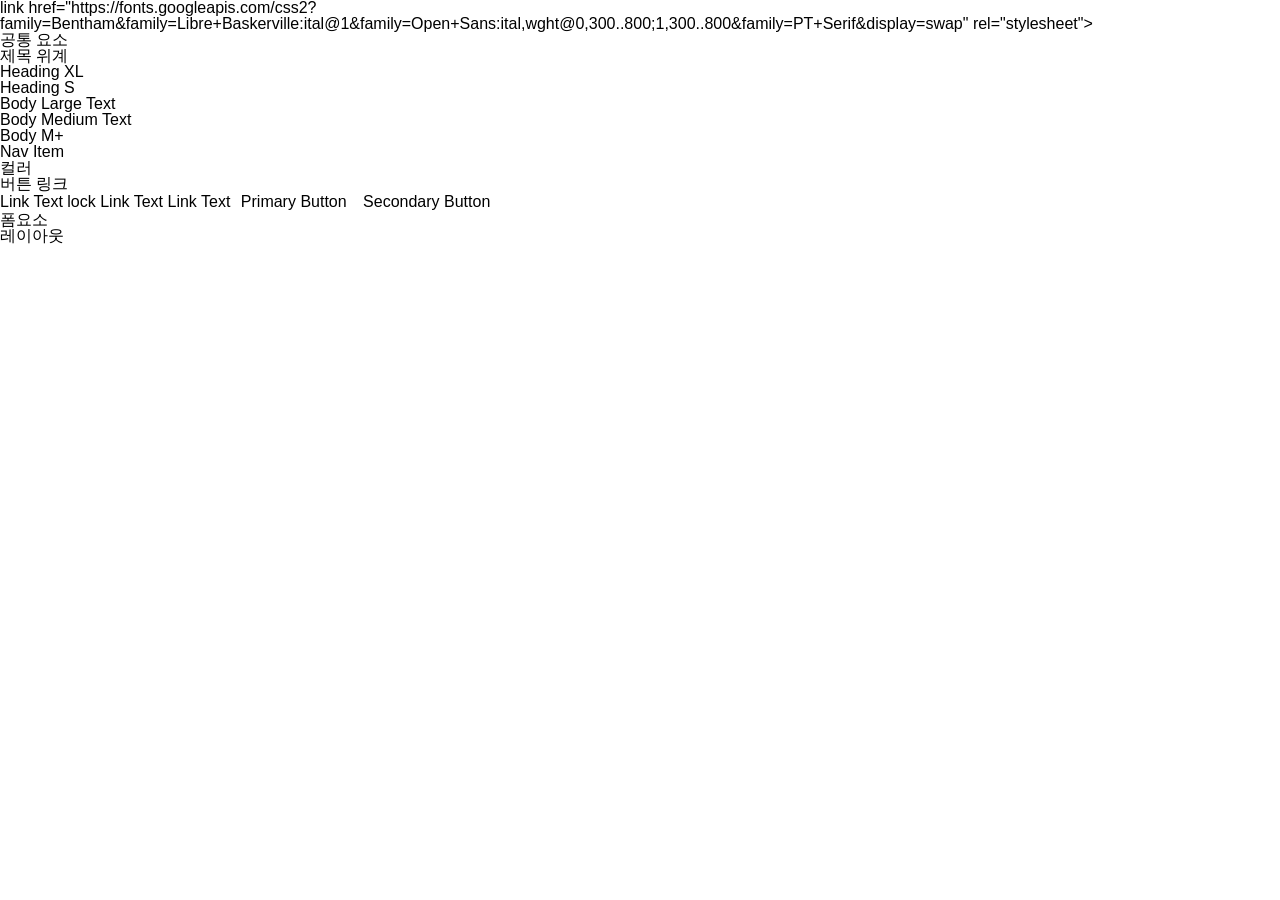
==== common.html @ be02082f "웹폰트 로드 적용" ====
<!DOCTYPE html>
<html lang="en">
<head>
  <meta charset="UTF-8">
  <meta name="viewport" content="width=device-width, initial-scale=1.0">
  <title>ACME</title>
  <link rel="preconnect" href="https://fonts.googleapis.com">
  <link rel="preconnect" href="https://fonts.gstatic.com" crossorigin>
  link href="https://fonts.googleapis.com/css2?family=Bentham&family=Libre+Baskerville:ital@1&family=Open+Sans:ital,wght@0,300..800;1,300..800&family=PT+Serif&display=swap" rel="stylesheet">
  <link rel="stylesheet" href="css/common.css">
</head>
<body>
  <h1>공통 요소</h1>
  <h2>제목 위계</h2>

  <!-- Typography System -->
  <div class="container">
    <!-- Heading -->
    <h1 class="text-heading-xl">Heading XL</h1>
    <h2 class="text-heading-s">Heading S</h2>

    <!-- Body -->
    <p class="text-body-l">Body Large Text</p>
    <p class="text-body-m">Body Medium Text</p>
    <p class="text-body-m-plus">Body M+</p>

    <!-- Navigation -->
    <nav>
      <ul>
        <li><a href="#" class="text-nav">Nav Item</a></li>
      </ul>
    </nav>
  </div>

  <h2>컬러</h2>
  <h2>버튼 링크</h2>

  <!-- Link -->
  <a href="#" class="text-link">Link Text</a>
  <a href="#" class="btn btn-primary"><span class="material-icons">lock</span> Link Text</a>
  <a href="#" class="btn btn-secondary">Link Text</a>

  <!-- Button -->
  <button class="btn btn-primary">Primary Button</button>
  <button class="btn btn-secondary">Secondary Button</button>

  <h2>폼요소</h2>
  <h2>레이아웃</h2>

</body>
</html>
---- css/common.css ----
@import url('normalize.css');
@import url('reset.css');

body {
  font-family: "Open Sans", sans-serif;
}
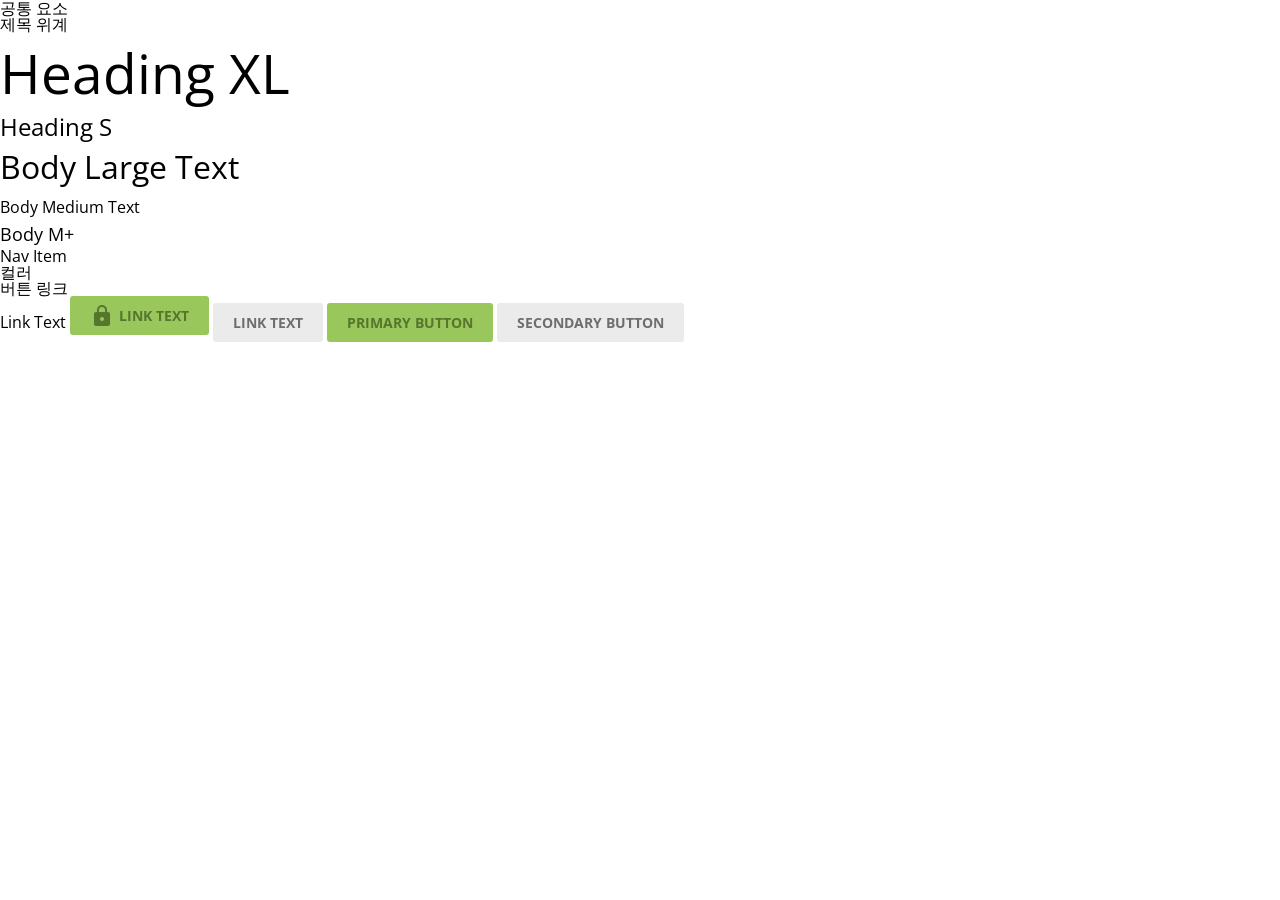
==== commit 8a24f27a: "오타 수정" ====
--- a/common.html
+++ b/common.html
@@ -6,7 +6,8 @@
   <title>ACME</title>
   <link rel="preconnect" href="https://fonts.googleapis.com">
   <link rel="preconnect" href="https://fonts.gstatic.com" crossorigin>
-  link href="https://fonts.googleapis.com/css2?family=Bentham&family=Libre+Baskerville:ital@1&family=Open+Sans:ital,wght@0,300..800;1,300..800&family=PT+Serif&display=swap" rel="stylesheet">
+  <link href="https://fonts.googleapis.com/css2?family=Bentham&family=Libre+Baskerville:ital@1&family=Open+Sans:ital,wght@0,300..800;1,300..800&family=PT+Serif&display=swap" rel="stylesheet">
+  <link href="https://fonts.googleapis.com/icon?family=Material+Icons"rel="stylesheet">
   <link rel="stylesheet" href="css/common.css">
 </head>
 <body>
@@ -37,15 +38,12 @@
 
   <!-- Link -->
   <a href="#" class="text-link">Link Text</a>
-  <a href="#" class="btn btn-primary"><span class="material-icons">lock</span> Link Text</a>
-  <a href="#" class="btn btn-secondary">Link Text</a>
-
+  <a href="#" class="btn btn--primary"><span class="material-icons">lock</span> Link Text</a>
+  <a href="#" class="btn btn--secondary">Link Text</a>
+  
   <!-- Button -->
-  <button class="btn btn-primary">Primary Button</button>
-  <button class="btn btn-secondary">Secondary Button</button>
-
-  <h2>폼요소</h2>
-  <h2>레이아웃</h2>
+  <button class="btn btn--primary">Primary Button</button>
+  <button class="btn btn--secondary">Secondary Button</button>
 
 </body>
 </html>
--- a/css/common.css
+++ b/css/common.css
@@ -1,6 +1,83 @@
 @import url('normalize.css');
 @import url('reset.css');
 
+:root {
+/* Layout */
+--base-unit: 27px;
+--base-font: 16px;
+
+/* Color styles */
+--black: rgba(44, 44, 44, 1);
+--light--gray: rgba(168, 168, 168, 1);
+--medium--gray: rgba(110, 110, 110, 1);
+--super--light--gray: rgba(235, 235, 235, 1);
+--primary: rgba(154, 199, 91, 1);
+--secondary: rgba(85, 118, 44, 1);
+--white: rgba(255, 255, 255, 1);
+--hero: rgba(45, 62, 79, 1);
+--hero--title: rgba(58, 153, 216, 1);
+--medium-blue: rgba(67, 156, 207, 1);
+--light-blue: rgba(72, 157, 205, 1);
+--c-t-a: rgba(41, 44, 46, 1);
+
+/* Text-size styles */
+--heading--x-l: calc(var(--base-font) * 3.4375);
+--body--l: calc(var(--base-font) * 2);
+--heading--s: calc(var(--base-font) * 1.5);
+--body--m: var(--base-font);
+--nav--item: calc(var(--base-font) * 0.875);
+--body--m-plus: calc(var(--base-font) * 1.125);
+--link: var(--base-font);
+--button---secondary: calc(var(--base-font) * 0.875);
+--button---primary: calc(var(--base-font) * 0.875);
+}
+
 body {
   font-family: "Open Sans", sans-serif;
+}
+
+/* 폰트 위계 */
+.text-heading-xl{
+  font-size: var(--heading--x-l);
+  line-height: calc(var(--base-unit) * 3);
+}
+
+.text-heading-s{
+  font-size: var(--heading--s);
+  line-height: var(--base-unit);
+}
+
+.text-body-l{
+  font-size: var(--body--l);
+  line-height: calc(var(--base-unit) * 2);
+}
+
+.text-body-m{
+  font-size: var(--body--m);
+  line-height: var(--base-unit);
+}
+
+.text-body-m-plus{
+  font-size: var(--body--m-plus);
+  line-height: var(--base-unit);
+}
+
+/* 링크, 버튼 */
+.btn{
+  height: 39px;
+  background: var(--super--light--gray);
+  border-radius: 3px;
+  padding: 0 20px;
+  display: inline-flex;
+  color: var(--medium--gray);
+  align-items: center;
+  font-size: calc(var(--base-font) * 0.875);
+  font-weight: bold;
+  gap: 5px;
+  text-transform: uppercase;
+}
+
+.btn--primary{
+  background: var(--primary);
+  color: var(--secondary);
 }
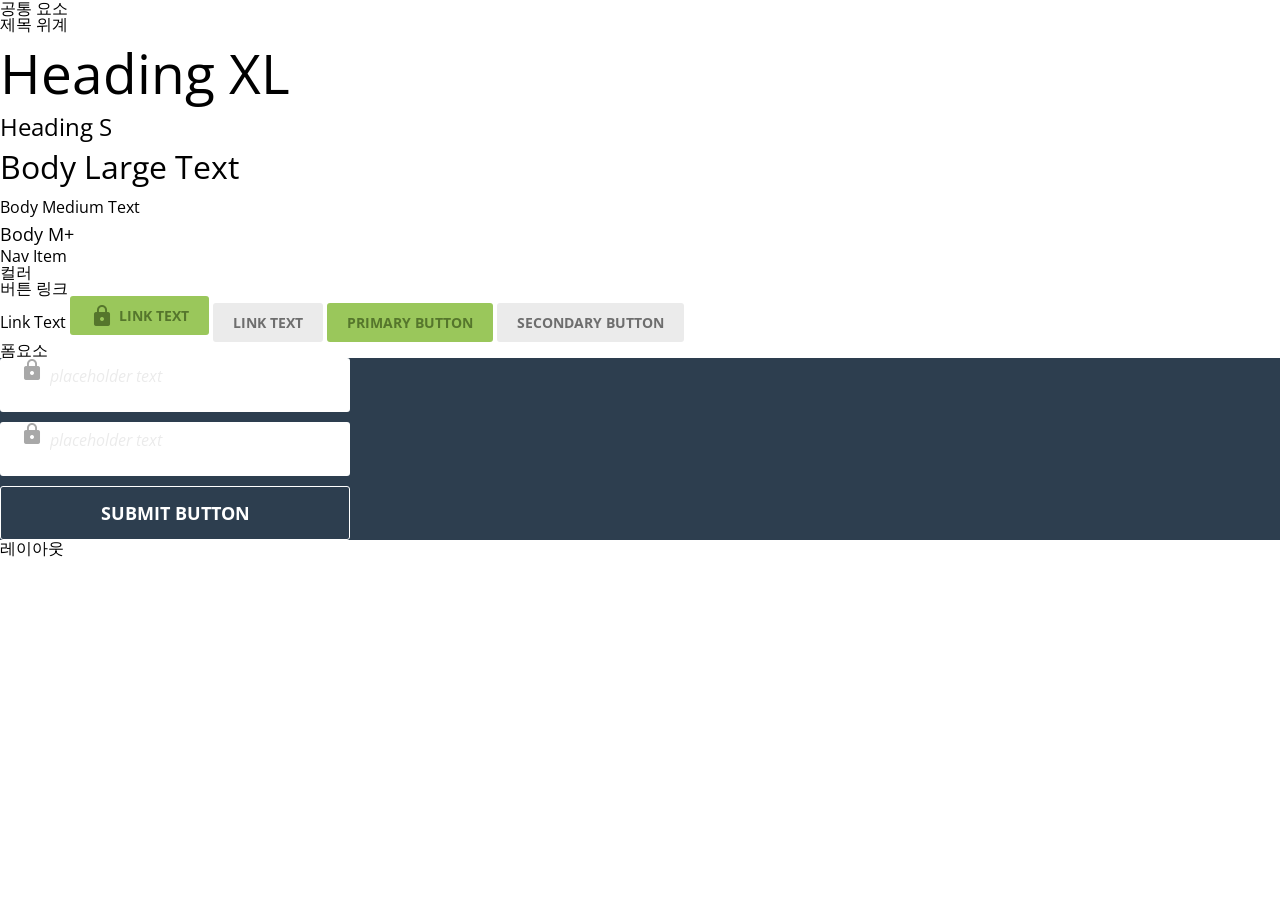
==== commit 2989eccb: "feat: 공동 폼 컴포넌트 HTML/CSS 추가" ====
--- a/common.html
+++ b/common.html
@@ -40,10 +40,29 @@
   <a href="#" class="text-link">Link Text</a>
   <a href="#" class="btn btn--primary"><span class="material-icons">lock</span> Link Text</a>
   <a href="#" class="btn btn--secondary">Link Text</a>
-  
+
   <!-- Button -->
   <button class="btn btn--primary">Primary Button</button>
   <button class="btn btn--secondary">Secondary Button</button>
 
+  <h2>폼요소</h2>
+  <div class="hero">
+  <form action="">
+    <div class="field">
+    <label for="useremail">
+      <span class="material-icons">lock</span>
+    </label>
+    <input type="text" id="useremail" placeholder="placeholder text">
+    </div>
+    <div class="field">
+    <label for="useremail">
+      <span class="material-icons">lock</span>
+    </label>
+    <input type="text" id="useremail" placeholder="placeholder text">
+    </div>
+    <button type="submit">Submit button</button>
+  </form>
+  </div>
+  <h2>레이아웃</h2>
 </body>
 </html>
--- a/css/common.css
+++ b/css/common.css
@@ -34,6 +34,7 @@
 
 body {
   font-family: "Open Sans", sans-serif;
+  font-size: var(--base-font);
 }
 
 /* 폰트 위계 */
@@ -80,4 +81,42 @@
 .btn--primary{
   background: var(--primary);
   color: var(--secondary);
+}
+
+/* 폼 요소 */
+.hero {
+  background: var(--hero);
+}
+form {
+  width: 350px;
+  display: flex;
+  flex-direction: column;
+  gap: 10px;
+}
+form .field {
+  height: calc(var(--base-unit) * 2);
+  background: var(--white);
+  border-radius: 3px;
+  padding: 0 20px;
+  align-items: center;
+  color: var(--light--gray);
+}
+form .field input {
+  font-style: italic;
+  color:var(--black);
+}
+form .field input::placeholder {
+  color: var(--super--light--gray);
+}
+form button {
+  height: calc(var(--base-unit) * 2);
+  border-radius: 3px;
+  display: flex;
+  align-items: center;
+  justify-content: center;
+  color: var(--white);
+  font-size: calc(var(--base-font) * 1.125);
+  text-transform: uppercase;
+  font-weight: bold;
+  border: 1px solid var(--white);
 }
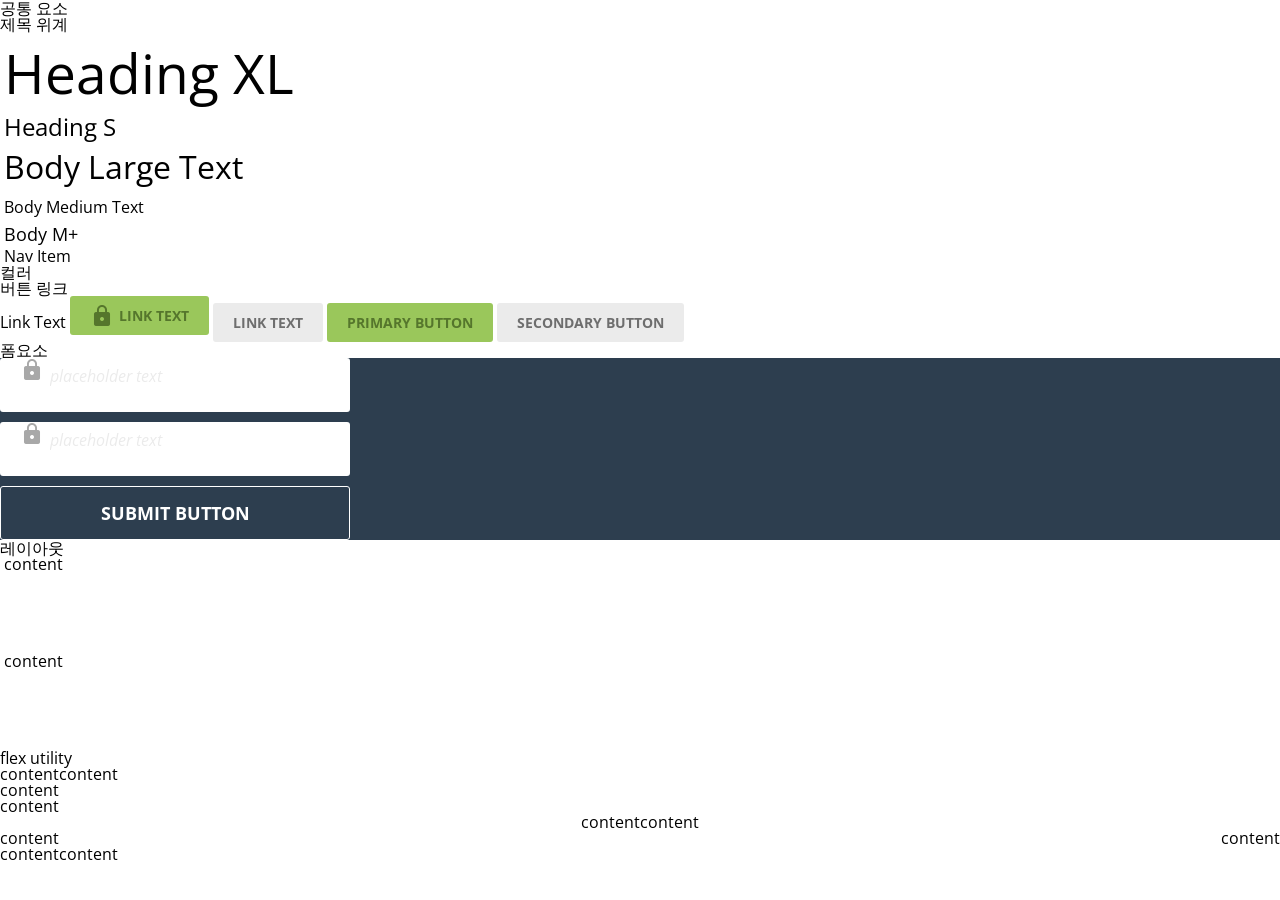
==== commit 4f87b4cf: "feat: index.html 구조 추가" ====
--- a/common.html
+++ b/common.html
@@ -15,7 +15,7 @@
   <h2>제목 위계</h2>
 
   <!-- Typography System -->
-  <div class="container">
+   <div class="container">
     <!-- Heading -->
     <h1 class="text-heading-xl">Heading XL</h1>
     <h2 class="text-heading-s">Heading S</h2>
@@ -64,5 +64,33 @@
   </form>
   </div>
   <h2>레이아웃</h2>
+  <div class="container">
+    content
+  </div>
+    <div class="container inner-pd">
+    content
+  </div>
+  <h3>flex utility</h3>
+  <div class="d-flex">
+    <div>content</div>
+    <div>content</div>
+  </div>
+    <div class="d-flex flex-column">
+    <div>content</div>
+    <div>content</div>
+  </div>
+    <div class="d-flex justify-content-center">
+    <div>content</div>
+    <div>content</div>
+  </div>
+    <div class="d-flex justify-content-between">
+    <div>content</div>
+    <div>content</div>
+  </div>
+    <div class="d-flex align-items-center">
+    <div>content</div>
+    <div>content</div>
+  </div>
+
 </body>
 </html>
--- a/css/common.css
+++ b/css/common.css
@@ -1,5 +1,6 @@
 @import url('normalize.css');
 @import url('reset.css');
+@import url(flex-utility.css);
 
 :root {
 /* Layout */
@@ -119,4 +120,17 @@
   text-transform: uppercase;
   font-weight: bold;
   border: 1px solid var(--white);
+}
+/* 레이아웃 */
+.container {
+  max-width: 1272px;
+  margin: 0 auto;
+}
+
+.inner-pd {
+  padding: calc(var(--base-unit) * 3) 0;
+}
+
+.inner-top-pd {
+  padding: calc(var(--base-unit) * 3);
 }
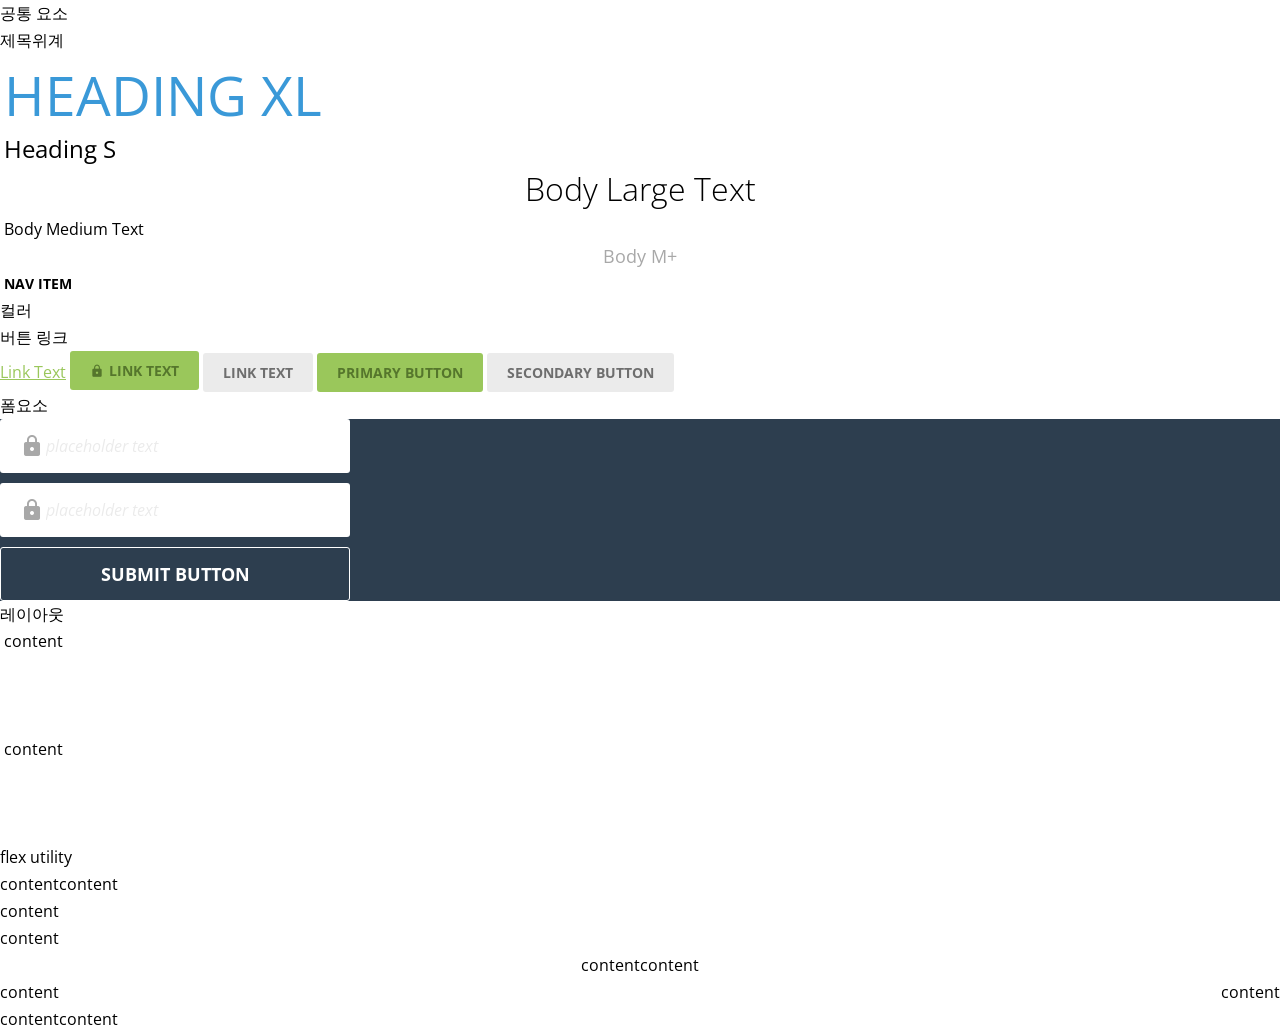
==== commit 160d7f1d: "feat: Hero HTML/CSS추가" ====
--- a/common.html
+++ b/common.html
@@ -1,21 +1,24 @@
 <!DOCTYPE html>
 <html lang="en">
+
 <head>
   <meta charset="UTF-8">
   <meta name="viewport" content="width=device-width, initial-scale=1.0">
   <title>ACME</title>
   <link rel="preconnect" href="https://fonts.googleapis.com">
   <link rel="preconnect" href="https://fonts.gstatic.com" crossorigin>
-  <link href="https://fonts.googleapis.com/css2?family=Bentham&family=Libre+Baskerville:ital@1&family=Open+Sans:ital,wght@0,300..800;1,300..800&family=PT+Serif&display=swap" rel="stylesheet">
-  <link href="https://fonts.googleapis.com/icon?family=Material+Icons"rel="stylesheet">
+  <link href="https://fonts.googleapis.com/css2?family=Open+Sans:ital,wght@0,300..800;1,300..800&display=swap"
+    rel="stylesheet">
+  <link href="https://fonts.googleapis.com/icon?family=Material+Icons" rel="stylesheet">
   <link rel="stylesheet" href="css/common.css">
 </head>
+
 <body>
   <h1>공통 요소</h1>
-  <h2>제목 위계</h2>
+  <h2>제목위계</h2>
 
   <!-- Typography System -->
-   <div class="container">
+  <div class="container">
     <!-- Heading -->
     <h1 class="text-heading-xl">Heading XL</h1>
     <h2 class="text-heading-s">Heading S</h2>
@@ -35,39 +38,38 @@
 
   <h2>컬러</h2>
   <h2>버튼 링크</h2>
-
   <!-- Link -->
   <a href="#" class="text-link">Link Text</a>
-  <a href="#" class="btn btn--primary"><span class="material-icons">lock</span> Link Text</a>
-  <a href="#" class="btn btn--secondary">Link Text</a>
+  <a href="#" class="btn btn-primary"><span class="material-icons">lock</span> Link Text</a>
+  <a href="#" class="btn btn-secondary">Link Text</a>
 
   <!-- Button -->
-  <button class="btn btn--primary">Primary Button</button>
-  <button class="btn btn--secondary">Secondary Button</button>
+  <button class="btn btn-primary">Primary Button</button>
+  <button class="btn btn-secondary">Secondary Button</button>
 
   <h2>폼요소</h2>
   <div class="hero">
-  <form action="">
-    <div class="field">
-    <label for="useremail">
-      <span class="material-icons">lock</span>
-    </label>
-    <input type="text" id="useremail" placeholder="placeholder text">
-    </div>
-    <div class="field">
-    <label for="useremail">
-      <span class="material-icons">lock</span>
-    </label>
-    <input type="text" id="useremail" placeholder="placeholder text">
-    </div>
-    <button type="submit">Submit button</button>
-  </form>
+    <form action="">
+      <div class="field">
+        <label for="useremail">
+          <span class="material-icons">lock</span>
+        </label>
+        <input type="text" id="useremail" placeholder="placeholder text">
+      </div>
+      <div class="field">
+        <label for="useremail">
+          <span class="material-icons">lock</span>
+        </label>
+        <input type="text" id="useremail" placeholder="placeholder text">
+      </div>
+      <button type="submit">Submit button</button>
+    </form>
   </div>
   <h2>레이아웃</h2>
   <div class="container">
     content
   </div>
-    <div class="container inner-pd">
+  <div class="container inner-pd">
     content
   </div>
   <h3>flex utility</h3>
@@ -75,22 +77,22 @@
     <div>content</div>
     <div>content</div>
   </div>
-    <div class="d-flex flex-column">
+  <div class="d-flex flex-column">
     <div>content</div>
     <div>content</div>
   </div>
-    <div class="d-flex justify-content-center">
+  <div class="d-flex justify-content-center">
     <div>content</div>
     <div>content</div>
   </div>
-    <div class="d-flex justify-content-between">
+  <div class="d-flex justify-content-between">
     <div>content</div>
     <div>content</div>
   </div>
-    <div class="d-flex align-items-center">
+  <div class="d-flex align-items-center">
     <div>content</div>
     <div>content</div>
   </div>
+</body>
 
-</body>
 </html>
--- a/css/common.css
+++ b/css/common.css
@@ -1,71 +1,86 @@
-@import url('normalize.css');
-@import url('reset.css');
-@import url(flex-utility.css);
+@import url("normalize.css");
+@import url("reset.css");
+@import url("flex-utility.css");
 
 :root {
-/* Layout */
---base-unit: 27px;
---base-font: 16px;
-
-/* Color styles */
---black: rgba(44, 44, 44, 1);
---light--gray: rgba(168, 168, 168, 1);
---medium--gray: rgba(110, 110, 110, 1);
---super--light--gray: rgba(235, 235, 235, 1);
---primary: rgba(154, 199, 91, 1);
---secondary: rgba(85, 118, 44, 1);
---white: rgba(255, 255, 255, 1);
---hero: rgba(45, 62, 79, 1);
---hero--title: rgba(58, 153, 216, 1);
---medium-blue: rgba(67, 156, 207, 1);
---light-blue: rgba(72, 157, 205, 1);
---c-t-a: rgba(41, 44, 46, 1);
-
-/* Text-size styles */
---heading--x-l: calc(var(--base-font) * 3.4375);
---body--l: calc(var(--base-font) * 2);
---heading--s: calc(var(--base-font) * 1.5);
---body--m: var(--base-font);
---nav--item: calc(var(--base-font) * 0.875);
---body--m-plus: calc(var(--base-font) * 1.125);
---link: var(--base-font);
---button---secondary: calc(var(--base-font) * 0.875);
---button---primary: calc(var(--base-font) * 0.875);
+  /* Layout */
+  --base-unit: 27px;
+  --base-font: 16px;
+
+  /* Color styles */
+  --black: rgba(44, 44, 44, 1);
+  --light--gray: rgba(168, 168, 168, 1);
+  --medium--gray: rgba(110, 110, 110, 1);
+  --super--light--gray: rgba(235, 235, 235, 1);
+  --primary: rgba(154, 199, 91, 1);
+  --secondary: rgba(85, 118, 44, 1);
+  --white: rgba(255, 255, 255, 1);
+  --hero: rgba(45, 62, 79, 1);
+  --hero--title: rgba(58, 153, 216, 1);
+  --medium-blue: rgba(67, 156, 207, 1);
+  --light-blue: rgba(72, 157, 205, 1);
+  --c-t-a: rgba(41, 44, 46, 1);
+
+  /* Text-size styles */
+  --heading--x-l: calc(var(--base-font) * 3.4375);
+  --body--l: calc(var(--base-font) * 2);
+  --heading--s: calc(var(--base-font) * 1.5);
+  --body--m: var(--base-font);
+  --nav--item: calc(var(--base-font) * 0.875);
+  --body--m-plus: calc(var(--base-font) * 1.125);
+  --link: var(--base-font);
+  --button---secondary: calc(var(--base-font) * 0.875);
+  --button---primary: calc(var(--base-font) * 0.875);
 }
 
 body {
-  font-family: "Open Sans", sans-serif;
-  font-size: var(--base-font);
+  /* font-family: "Open Sans", sans-serif;
+  font-size:var(--base-font);
+  line-height:var(--base-unit); */
+  font:
+    var(--base-font)/var(--base-unit) "Open Sans",
+    sans-serif;
 }
 
 /* 폰트 위계 */
-.text-heading-xl{
+.text-heading-xl {
   font-size: var(--heading--x-l);
   line-height: calc(var(--base-unit) * 3);
-}
-
-.text-heading-s{
+  color: var(--hero--title);
+  text-transform: uppercase;
+  letter-spacing: 2%;
+}
+
+.text-heading-s {
   font-size: var(--heading--s);
   line-height: var(--base-unit);
 }
 
-.text-body-l{
+.text-body-l {
   font-size: var(--body--l);
   line-height: calc(var(--base-unit) * 2);
-}
-
-.text-body-m{
+  font-weight: 300;
+  text-align: center;
+}
+
+.text-body-m {
   font-size: var(--body--m);
   line-height: var(--base-unit);
 }
 
-.text-body-m-plus{
+.text-body-m-plus {
   font-size: var(--body--m-plus);
   line-height: var(--base-unit);
-}
-
-/* 링크, 버튼 */
-.btn{
+  text-align: center;
+  color: var(--light--gray);
+}
+.text-nav {
+  font-size: var(--nav--item);
+  font-weight: bold;
+  text-transform: uppercase;
+}
+/* 링크 버튼 */
+.btn {
   height: 39px;
   background: var(--super--light--gray);
   border-radius: 3px;
@@ -78,10 +93,16 @@
   gap: 5px;
   text-transform: uppercase;
 }
-
-.btn--primary{
+.btn .material-icons {
+  font-size: 14px;
+}
+.btn-primary {
   background: var(--primary);
   color: var(--secondary);
+}
+.btn.big {
+  height: calc(var(--base-unit) * 2);
+  padding: 0 30px;
 }
 
 /* 폼 요소 */
@@ -99,12 +120,21 @@
   background: var(--white);
   border-radius: 3px;
   padding: 0 20px;
+  display: flex;
   align-items: center;
   color: var(--light--gray);
+}
+form .field label {
+  display: flex;
 }
 form .field input {
   font-style: italic;
-  color:var(--black);
+  color: var(--black);
+  width: 100%;
+  outline: none;
+}
+form .field:focus-within {
+  box-shadow: inset 0 0 5px rgba(72, 0, 255, 0.7);
 }
 form .field input::placeholder {
   color: var(--super--light--gray);
@@ -123,14 +153,96 @@
 }
 /* 레이아웃 */
 .container {
-  max-width: 1272px;
+  width: 1272px;
   margin: 0 auto;
 }
-
 .inner-pd {
   padding: calc(var(--base-unit) * 3) 0;
 }
-
 .inner-top-pd {
-  padding: calc(var(--base-unit) * 3);
+  padding-top: calc(var(--base-unit) * 3);
+}
+.hidden {
+  position: absolute;
+  clip-path: inset(50%);
+  width: 1px;
+  height: 1px;
+  overflow: hidden;
+}
+
+hr {
+  border: none;
+  /* border-top:1px solid var(--super--light--gray); */
+  height: 1px;
+  background: var(--super--light--gray);
+}
+
+.text-link {
+  text-decoration: underline;
+  color: var(--primary);
+}
+section .header {
+  margin-bottom: calc(var(--base-unit) * 2);
+}
+
+/* 헤더 */
+body > header {
+  background: var(--white);
+  padding: var(--base-unit) 0;
+  box-shadow: 0 4px 5px rgba(0, 0, 0, 0.1);
+}
+
+header nav ul {
+  gap: 10px;
+}
+header nav ul li:first-child {
+  margin-right: 40px;
+}
+
+/* 슬라이드 */
+.slidewrapper {
+  position: relative;
+  overflow: hidden;
+}
+.slidecontainer {
+  width: 300%; /* js 부모 너비파악, 슬라이드 개수 파악, 너비 계산 지정할 예정 */
+  display: flex;
+  transition: 0.3s ease-out;
+}
+.slidecontainer li {
+  width: 100%;
+  display: flex;
+  flex-direction: column;
+  align-items: center;
+  gap: var(--base-unit);
+}
+.slidecontainer li > p {
+  width: 700px;
+  text-align: center;
+}
+.slidewrapper button {
+  width: 45px;
+  height: 45px;
+  display: flex;
+  justify-content: center;
+  align-items: center;
+  color: var(--light--gray);
+  cursor: pointer;
+  position: absolute;
+  top: 50%;
+  transform: translateY(-50%);
+}
+.slidewrapper button.prev {
+  left: 0;
+}
+.slidewrapper button.next {
+  right: 0;
+}
+
+/* CTA */
+.cta {
+  background: var(--c-t-a);
+}
+.cta h3 {
+  color: var(--white);
 }
